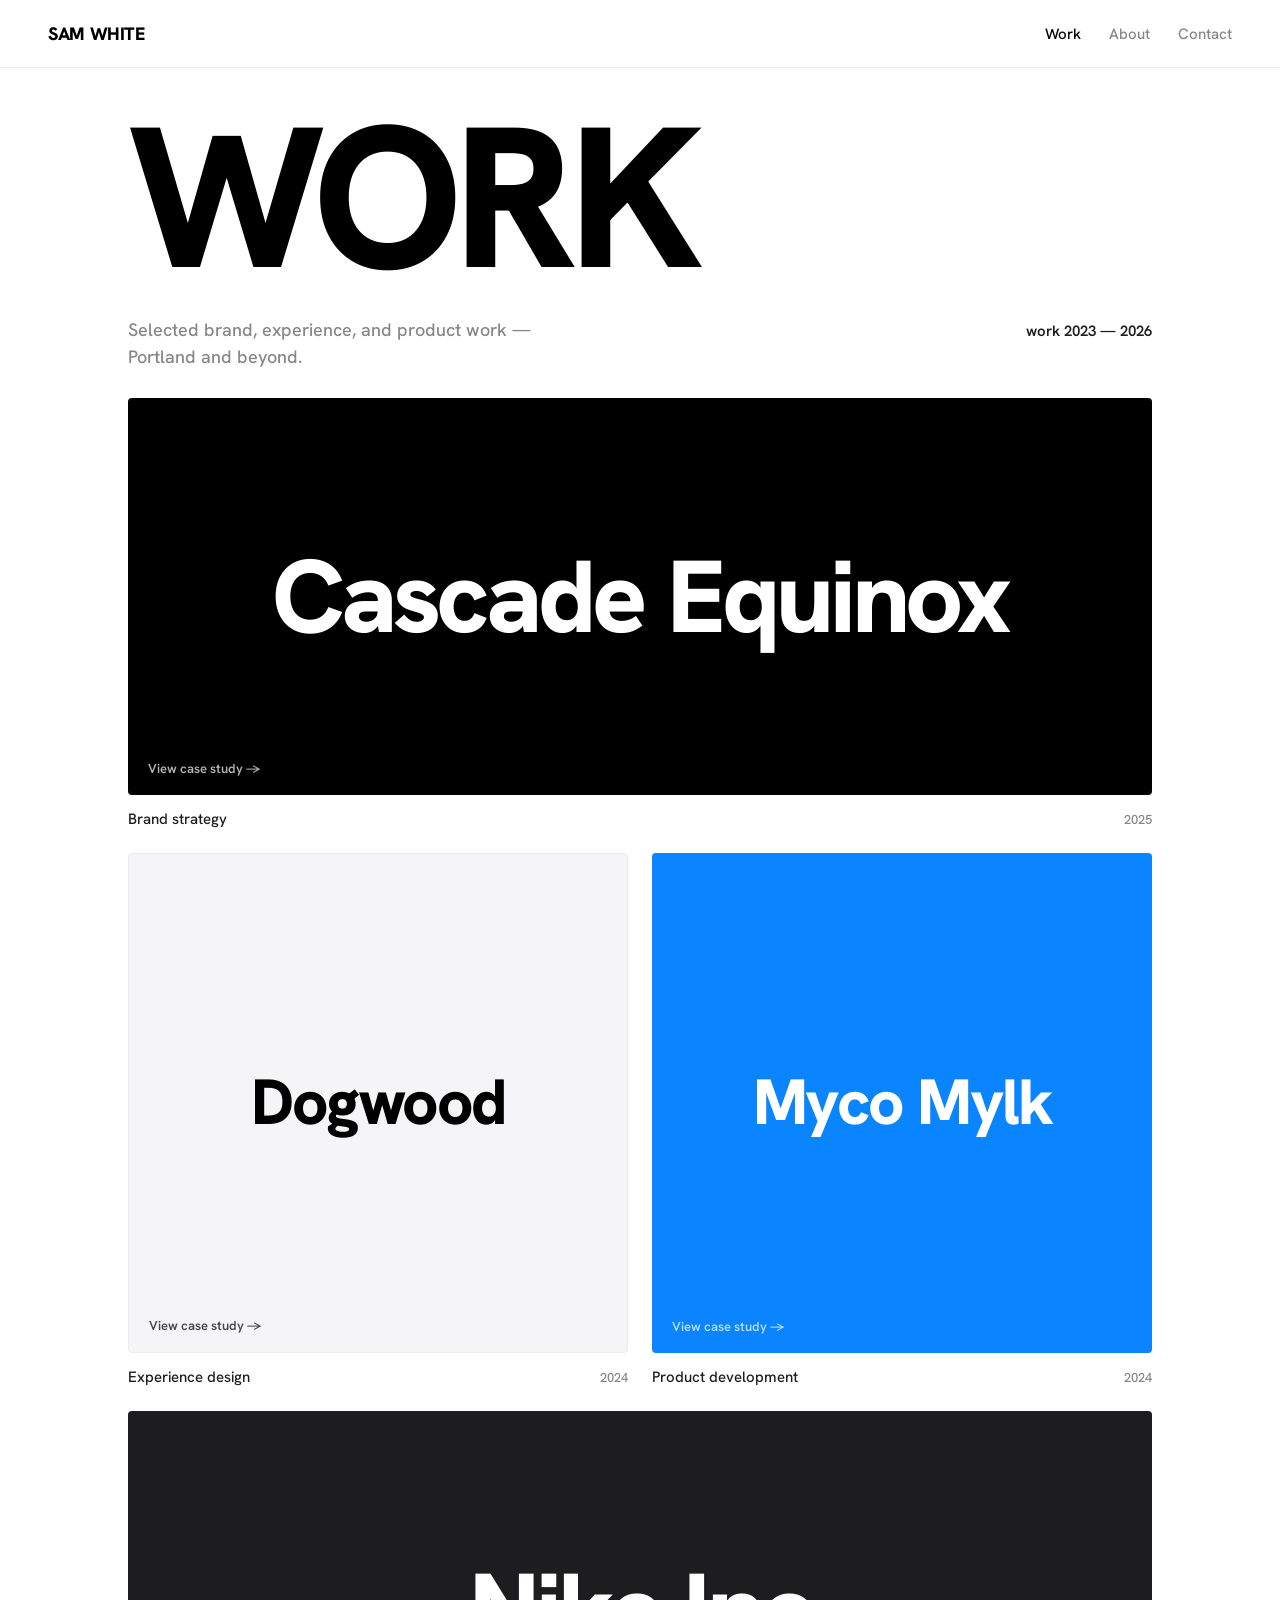
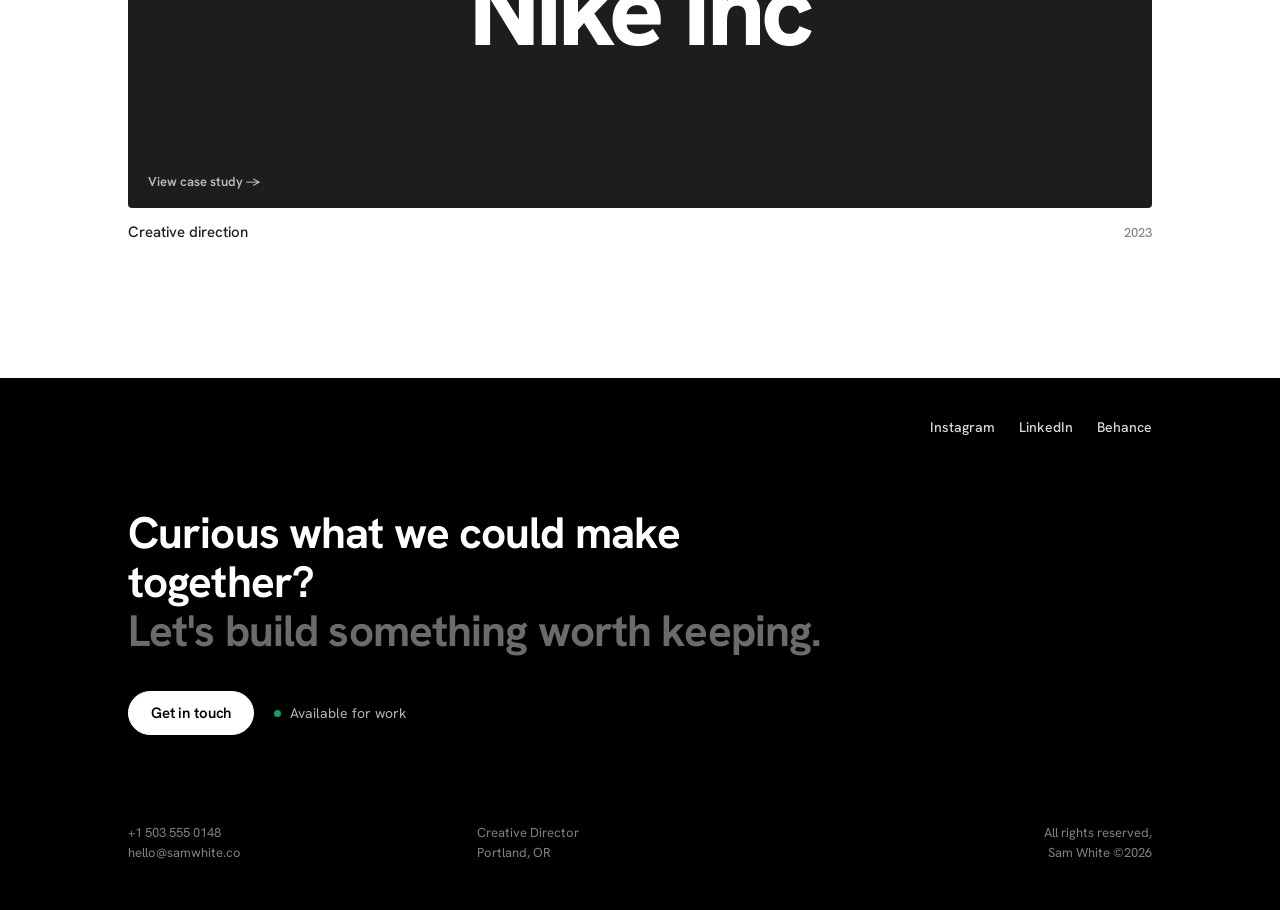
==== index.html @ fffc8b71 "Initial commit: Sam White portfolio site Imported from Claude Design (Portfolio.dc.html) and reimple" ====
<!DOCTYPE html>
<html lang="en">
<head>
<meta charset="utf-8">
<meta name="viewport" content="width=device-width, initial-scale=1">
<title>Sam White — Creative Director</title>
<link rel="stylesheet" href="styles.css">
</head>
<body>
<div id="app"></div>
<script src="script.js"></script>
</body>
</html>
---- styles.css ----
/* Sam White — Portfolio
   Global entry point. Imports design tokens, then site styles. */
@import url('./tokens/fonts.css');
@import url('./tokens/colors.css');
@import url('./tokens/typography.css');
@import url('./tokens/spacing.css');
@import url('./tokens/effects.css');

* { box-sizing: border-box; }
html, body { height: 100%; margin: 0; }
body {
  font-family: var(--font-sans);
  background: var(--surface-page);
  color: var(--ink-900);
}
img { max-width: 100%; display: block; }
button { font: inherit; }

#app {
  min-height: 100vh;
  display: flex;
  flex-direction: column;
}

/* ── Nav ─────────────────────────────────────────────── */
.site-nav {
  display: flex;
  align-items: center;
  justify-content: space-between;
  padding: 22px 48px;
  position: sticky;
  top: 0;
  background: rgba(255,255,255,0.82);
  backdrop-filter: saturate(180%) blur(20px);
  -webkit-backdrop-filter: saturate(180%) blur(20px);
  z-index: 20;
  border-bottom: 1px solid var(--border-subtle);
}
.nav-logo {
  font-family: var(--font-display);
  font-weight: 800;
  font-size: 18px;
  letter-spacing: var(--tracking-tight);
  text-transform: uppercase;
  cursor: pointer;
}
.nav-links { display: flex; align-items: center; gap: 28px; }
.nav-link {
  font-size: 15px;
  font-weight: 500;
  cursor: pointer;
  color: var(--text-tertiary);
  transition: color var(--duration-fast) var(--ease-out);
}
.nav-link.active { color: var(--ink-900); }

main { flex: 1; display: flex; flex-direction: column; }

.container {
  max-width: var(--container-max);
  margin: 0 auto;
  width: 100%;
  box-sizing: border-box;
}

/* ── Buttons ─────────────────────────────────────────── */
.btn {
  display: inline-flex;
  align-items: center;
  justify-content: center;
  border-radius: var(--radius-full);
  font-family: var(--font-sans);
  font-weight: var(--weight-semibold);
  letter-spacing: var(--tracking-normal);
  line-height: 1;
  cursor: pointer;
  white-space: nowrap;
  transition: transform var(--duration-fast) var(--ease-out),
              opacity var(--duration-fast) var(--ease-out),
              background var(--duration-fast) var(--ease-out);
  border: 1px solid transparent;
}
.btn:active { transform: scale(0.97); }
.btn-sm { font-size: 14px; padding: 8px 16px; gap: 6px; height: 36px; }
.btn-md { font-size: 15px; padding: 11px 22px; gap: 8px; height: 44px; }
.btn-lg { font-size: 17px; padding: 15px 30px; gap: 8px; height: 54px; }
.btn-primary { background: var(--ink-900); color: var(--white); border-color: var(--ink-900); }
.btn-accent { background: var(--accent); color: var(--text-on-accent); border-color: var(--accent); }
.btn-secondary { background: var(--white); color: var(--text-primary); border-color: var(--border-default); }
.btn-ghost { background: transparent; color: var(--text-primary); border-color: transparent; }
.btn-full { display: flex; width: 100%; }
.btn-square { border-radius: var(--radius-md); }
.btn-on-dark { background: var(--white); color: var(--ink-900); border-color: var(--white); }

/* ── Form fields ─────────────────────────────────────── */
.field { display: flex; flex-direction: column; gap: 7px; }
.input, .textarea {
  padding: 0 14px;
  font-family: var(--font-sans);
  font-size: var(--text-body);
  color: var(--text-primary);
  border-radius: var(--radius-md);
  outline: none;
  width: 100%;
  box-sizing: border-box;
  transition: border-color var(--duration-fast) var(--ease-out),
              box-shadow var(--duration-fast) var(--ease-out);
}
.input { height: 54px; }
.textarea { padding: 12px 14px; line-height: var(--leading-normal); resize: vertical; }
.input--filled, .textarea--filled {
  background: var(--ink-50);
  border: 1px solid transparent;
}
.input--filled:focus, .textarea--filled:focus {
  background: var(--white);
  border-color: var(--accent);
  box-shadow: var(--ring-focus);
}

/* ── Work page ───────────────────────────────────────── */
.work-page { padding: 40px 48px 0; }
.work-title {
  font-family: var(--font-display);
  font-weight: 800;
  font-size: clamp(80px, 16vw, 200px);
  letter-spacing: var(--tracking-display);
  color: var(--ink-900);
  margin: 0;
  line-height: 0.9;
  text-transform: uppercase;
}
.work-sub-row {
  display: flex;
  align-items: baseline;
  justify-content: space-between;
  margin: 28px 0 28px;
}
.work-sub-lede {
  font-size: 18px;
  line-height: 1.5;
  color: var(--text-tertiary);
  font-weight: 500;
  margin: 0;
  max-width: 460px;
}
.work-sub-range { font-size: 15px; font-weight: 600; color: var(--text-primary); white-space: nowrap; }
.work-grid { display: grid; grid-template-columns: 1fr 1fr; gap: 24px; padding-bottom: 40px; }
.work-tile-wrap { cursor: pointer; }
.work-tile-wrap.wide { grid-column: 1 / -1; }
.work-tile {
  position: relative;
  border-radius: 4px;
  display: flex;
  align-items: center;
  justify-content: center;
  overflow: hidden;
}
.work-tile-wrap:not(.wide) .work-tile { aspect-ratio: 1 / 1; }
.work-tile-wrap.wide .work-tile { aspect-ratio: 16 / 6.2; }
.work-tile-title {
  font-family: var(--font-display);
  font-weight: 800;
  letter-spacing: var(--tracking-display);
  line-height: 0.95;
  text-align: center;
  padding: 0 24px;
}
.work-tile-wrap:not(.wide) .work-tile-title { font-size: clamp(36px, 5vw, 64px); }
.work-tile-wrap.wide .work-tile-title { font-size: clamp(48px, 8vw, 104px); }
.work-tile-view { position: absolute; bottom: 18px; left: 20px; font-size: 13px; font-weight: 600; opacity: 0.7; }
.work-tile-meta { display: flex; justify-content: space-between; align-items: baseline; margin-top: 14px; }
.work-tile-cat { font-size: 15px; font-weight: 500; color: var(--text-primary); }
.work-tile-year { font-size: 13px; color: var(--text-tertiary); font-weight: 500; }

/* ── Case study page ─────────────────────────────────── */
.case-back-row { padding: 28px 48px 0; }
.case-back { font-size: 14px; font-weight: 600; color: var(--text-tertiary); cursor: pointer; }

.case-hero-band { padding: 72px 48px 80px; }
.case-hero-eyebrow { font-size: 14px; font-weight: 600; letter-spacing: var(--tracking-label); text-transform: uppercase; opacity: 0.7; }
.case-hero-title-band {
  font-family: var(--font-display); font-weight: 800;
  font-size: clamp(56px, 10vw, 132px); letter-spacing: var(--tracking-display);
  margin: 20px 0 0; line-height: 0.9; text-transform: uppercase;
}

.case-hero-split { padding: 24px 48px 0; }
.case-hero-split-grid { display: grid; grid-template-columns: 1.1fr 0.9fr; gap: 40px; align-items: stretch; }
.case-hero-split-copy { display: flex; flex-direction: column; justify-content: center; padding: 24px 0; }
.case-hero-split-eyebrow { font-size: 14px; font-weight: 600; letter-spacing: var(--tracking-label); text-transform: uppercase; color: var(--text-tertiary); }
.case-hero-split-title {
  font-family: var(--font-display); font-weight: 800;
  font-size: clamp(48px, 7vw, 96px); letter-spacing: var(--tracking-display);
  color: var(--ink-900); margin: 18px 0 0; line-height: 0.92; text-transform: uppercase;
}
.case-hero-square { aspect-ratio: 1 / 1; border-radius: 6px; }

.case-hero-centered { padding: 36px 48px 0; text-align: center; }
.case-hero-centered-eyebrow { font-size: 14px; font-weight: 600; letter-spacing: var(--tracking-label); text-transform: uppercase; color: var(--text-tertiary); }
.case-hero-centered-title {
  font-family: var(--font-display); font-weight: 800;
  font-size: clamp(52px, 9vw, 124px); letter-spacing: var(--tracking-display);
  color: var(--ink-900); margin: 16px 0 36px; line-height: 0.9; text-transform: uppercase;
}
.case-hero-banner { width: 100%; aspect-ratio: 16 / 6; border-radius: 8px; }

.case-body { padding: 64px 48px 0; }
.case-intro { display: grid; grid-template-columns: 1.5fr 1fr; gap: 56px; align-items: start; }
.case-summary {
  font-family: var(--font-display); font-weight: 500;
  font-size: clamp(22px, 2.6vw, 30px); line-height: 1.35;
  letter-spacing: var(--tracking-tight); color: var(--ink-900); margin: 0;
}
.case-meta { display: flex; flex-direction: column; gap: 18px; padding-top: 6px; }
.case-meta-label { font-size: 13px; font-weight: 600; letter-spacing: var(--tracking-label); text-transform: uppercase; color: var(--text-tertiary); margin-bottom: 8px; }
.case-meta-value { font-size: 16px; font-weight: 500; color: var(--text-primary); line-height: 1.5; }

.case-blocks { display: flex; flex-direction: column; gap: 24px; margin-top: 72px; }
.case-block { border-radius: 6px; display: flex; align-items: flex-end; padding: 24px; box-sizing: border-box; }
.case-block-label { font-size: 14px; font-weight: 600; }

.case-results { margin-top: 80px; padding: 40px 0; border-top: 1px solid var(--border-subtle); border-bottom: 1px solid var(--border-subtle); }
.case-results-label { font-size: 16px; font-weight: 600; color: var(--ink-900); }
.case-metrics { display: grid; grid-template-columns: 1fr 1fr 1fr; gap: 24px; margin-top: 28px; }
.case-metric-value {
  font-family: var(--font-display); font-weight: 800;
  font-size: clamp(36px, 4.4vw, 56px); letter-spacing: var(--tracking-display);
  color: var(--ink-900); line-height: 1;
}
.case-metric-label { font-size: 15px; color: var(--text-tertiary); font-weight: 500; margin-top: 10px; }

.case-next { display: flex; align-items: center; justify-content: space-between; gap: 24px; padding: 48px 0 88px; cursor: pointer; }
.case-next-label { font-size: 13px; font-weight: 600; letter-spacing: var(--tracking-label); text-transform: uppercase; color: var(--text-tertiary); margin-bottom: 10px; }
.case-next-title {
  font-family: var(--font-display); font-weight: 800;
  font-size: clamp(36px, 5vw, 64px); letter-spacing: var(--tracking-display);
  color: var(--ink-900); line-height: 0.95; text-transform: uppercase;
}
.case-next-arrow { font-size: 40px; color: var(--ink-900); line-height: 1; }

/* ── About page ──────────────────────────────────────── */
.about-page { padding: 32px 48px 0; }
.about-title {
  font-family: var(--font-display); font-weight: 800;
  font-size: clamp(48px, 8vw, 104px); letter-spacing: var(--tracking-display);
  color: var(--ink-900); margin: 0; line-height: 0.92; text-align: center; text-transform: uppercase;
}
.about-row { display: flex; align-items: center; justify-content: space-between; margin: 56px 0 0; }
.about-row-label { font-size: 16px; font-weight: 600; color: var(--ink-900); }
.about-lede {
  font-family: var(--font-sans); font-size: clamp(20px, 2.4vw, 28px); line-height: 1.4;
  font-weight: 500; color: var(--ink-900); letter-spacing: var(--tracking-tight);
  margin: 24px 0 0; max-width: 620px;
}
.about-media { display: grid; grid-template-columns: 1.4fr 1fr; gap: 40px; align-items: center; margin: 48px 0 0; }
.about-media img { width: 100%; aspect-ratio: 4 / 3; object-fit: cover; border-radius: 6px; }
.about-media-copy { font-family: var(--font-sans); font-size: 15px; line-height: 1.6; color: var(--text-tertiary); margin: 0; font-weight: 500; }

.about-section { margin: 88px 0 0; }
.about-services { display: flex; flex-direction: column; align-items: center; gap: 4px; margin: 24px 0 0; }
.about-service {
  font-family: var(--font-display); font-style: italic; font-weight: 800;
  font-size: clamp(28px, 4.4vw, 52px); letter-spacing: var(--tracking-tight);
  color: var(--ink-900); line-height: 1.1; text-transform: uppercase;
}
.about-clients {
  display: flex; justify-content: space-between; flex-wrap: wrap; gap: 20px;
  margin: 72px 0 0; padding: 24px 0;
  border-top: 1px solid var(--border-subtle); border-bottom: 1px solid var(--border-subtle);
}
.about-client { font-size: 15px; font-weight: 600; color: var(--text-tertiary); letter-spacing: var(--tracking-normal); }

.faq-list { margin: 20px 0 0; border-bottom: 1px solid var(--border-subtle); }
.faq-row { border-top: 1px solid var(--border-subtle); }
.faq-question {
  display: flex; align-items: center; justify-content: space-between; gap: 16px;
  padding: 20px 4px; cursor: pointer; font-size: 17px; font-weight: 500; color: var(--ink-900);
  background: none; border: none; width: 100%; text-align: left;
}
.faq-plus { font-size: 22px; color: var(--text-tertiary); line-height: 1; flex-shrink: 0; transition: transform var(--duration-base) var(--ease-out); }
.faq-plus.open { transform: rotate(45deg); }
.faq-body-wrap { max-height: 0; overflow: hidden; transition: max-height var(--duration-slow) var(--ease-out); }
.faq-body-wrap.open { max-height: 240px; }
.faq-answer { font-size: 16px; line-height: 1.6; color: var(--text-tertiary); margin: 0; padding: 0 4px 22px; max-width: 640px; }

.about-bottom-space { padding-bottom: 40px; }

/* ── Contact page ────────────────────────────────────── */
.contact-page { padding: 48px 48px 96px; }
.contact-title {
  font-family: var(--font-display); font-weight: 800;
  font-size: clamp(56px, 11vw, 132px); letter-spacing: var(--tracking-display);
  color: var(--ink-900); margin: 0 0 64px; line-height: 0.92; text-transform: uppercase;
}
.contact-grid { display: grid; grid-template-columns: 1fr 1.3fr; gap: 56px; align-items: start; }
.contact-email-row { display: inline-flex; align-items: center; gap: 8px; cursor: pointer; color: var(--text-tertiary); background: none; border: none; padding: 0; }
.contact-email-label { font-size: 18px; font-weight: 500; }
.contact-email-icon { font-size: 13px; font-weight: 600; color: var(--text-tertiary); }
.contact-note { font-size: 15px; line-height: 1.6; color: var(--text-tertiary); margin: 28px 0 0; max-width: 320px; font-weight: 500; }
.contact-avail { display: flex; align-items: center; gap: 9px; font-size: 14px; color: var(--text-tertiary); margin-top: 28px; }
.status-dot { width: 7px; height: 7px; border-radius: 50%; background: var(--green-500); }

.contact-sent-title { font-size: 28px; font-weight: 700; color: var(--ink-900); letter-spacing: var(--tracking-tight); }
.contact-sent-note { font-size: 17px; color: var(--text-tertiary); margin-top: 10px; }
.contact-sent-again { margin-top: 14px; font-size: 15px; font-weight: 600; color: var(--ink-900); cursor: pointer; background: none; border: none; padding: 0; }

.contact-form { display: flex; flex-direction: column; gap: 16px; }

/* ── Footer ──────────────────────────────────────────── */
.site-footer { background: var(--ink-900); color: var(--white); margin-top: 96px; }
.footer-inner { padding: 40px 48px 48px; }
.footer-social { display: flex; justify-content: flex-end; gap: 24px; margin-bottom: 72px; }
.footer-social span { font-size: 14px; font-weight: 500; color: rgba(255,255,255,0.85); cursor: pointer; }
.footer-heading {
  font-family: var(--font-display); font-weight: 700;
  font-size: clamp(28px, 4.2vw, 44px); line-height: 1.12;
  letter-spacing: var(--tracking-tight); margin: 0; max-width: 720px;
}
.footer-heading .dim { color: rgba(255,255,255,0.42); }
.footer-cta-row { display: flex; align-items: center; gap: 20px; margin-top: 36px; }
.footer-avail { display: flex; align-items: center; gap: 9px; font-size: 14px; color: rgba(255,255,255,0.7); }
.footer-columns {
  display: grid; grid-template-columns: 1fr 1fr 1fr; gap: 24px; margin-top: 88px;
  font-size: 13px; line-height: 1.5; color: rgba(255,255,255,0.5);
}
.footer-columns .align-right { text-align: right; }

@media (max-width: 720px) {
  .site-nav, .work-page, .about-page, .contact-page, .case-back-row,
  .case-hero-band, .case-hero-split, .case-hero-centered, .case-body, .footer-inner {
    padding-left: 24px; padding-right: 24px;
  }
  .work-grid, .contact-grid, .about-media, .case-intro, .case-hero-split-grid, .footer-columns {
    grid-template-columns: 1fr;
  }
  .case-metrics { grid-template-columns: 1fr 1fr; }
}
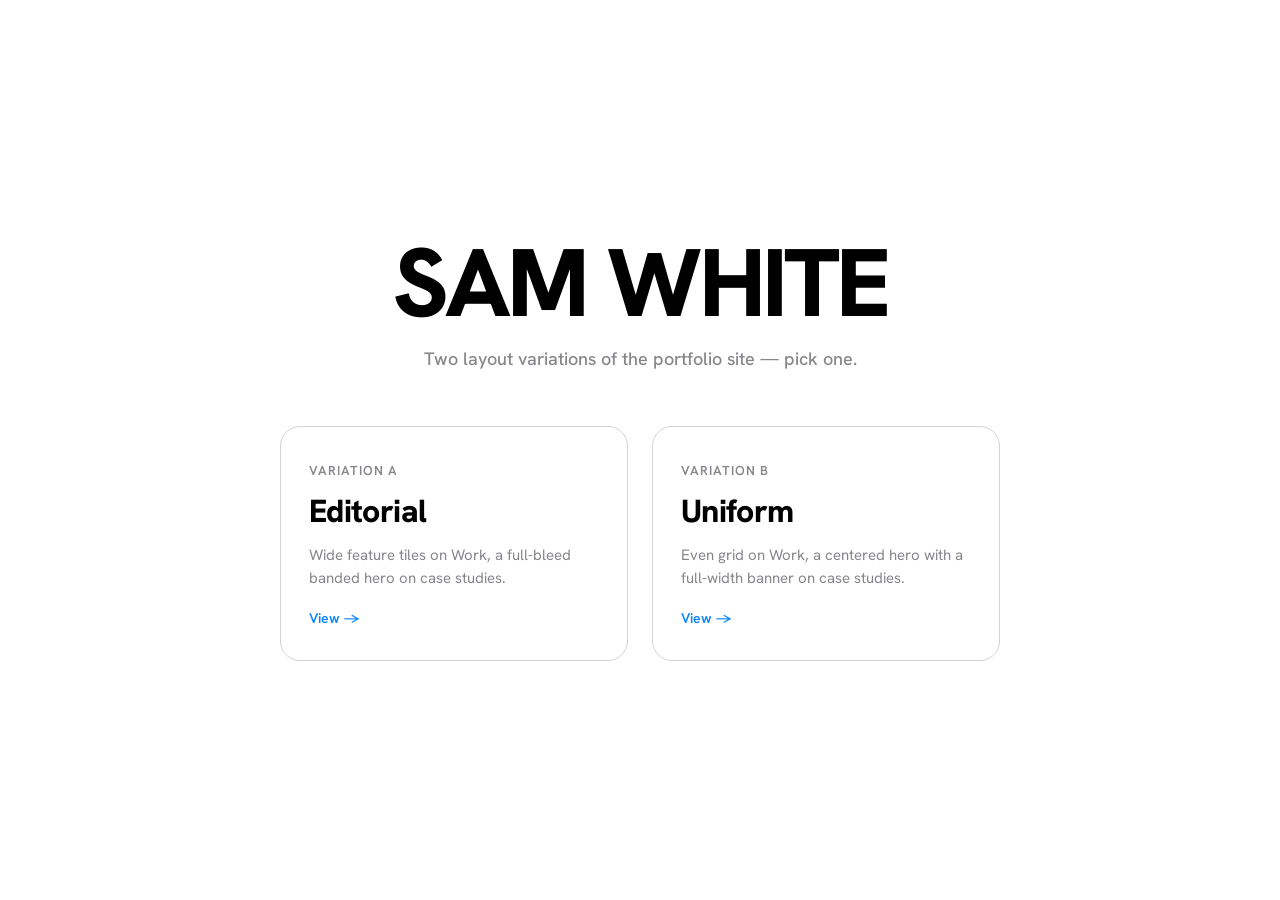
==== commit b21568da: "Split into two layout variations with a portal landing page Move the site into /a/ (editorial work g" ====
--- a/index.html
+++ b/index.html
@@ -3,11 +3,27 @@
 <head>
 <meta charset="utf-8">
 <meta name="viewport" content="width=device-width, initial-scale=1">
-<title>Sam White — Creative Director</title>
-<link rel="stylesheet" href="styles.css">
+<title>Sam White — Portfolio Variations</title>
+<link rel="stylesheet" href="portal.css">
 </head>
 <body>
-<div id="app"></div>
-<script src="script.js"></script>
+<div class="portal">
+  <h1 class="portal-title">Sam White</h1>
+  <p class="portal-sub">Two layout variations of the portfolio site — pick one.</p>
+  <div class="portal-links">
+    <a class="portal-card" href="/a/">
+      <span class="portal-card-label">Variation A</span>
+      <h2 class="portal-card-title">Editorial</h2>
+      <p class="portal-card-desc">Wide feature tiles on Work, a full-bleed banded hero on case studies.</p>
+      <span class="portal-card-arrow">View &rarr;</span>
+    </a>
+    <a class="portal-card" href="/b/">
+      <span class="portal-card-label">Variation B</span>
+      <h2 class="portal-card-title">Uniform</h2>
+      <p class="portal-card-desc">Even grid on Work, a centered hero with a full-width banner on case studies.</p>
+      <span class="portal-card-arrow">View &rarr;</span>
+    </a>
+  </div>
+</div>
 </body>
 </html>
--- a/portal.css
+++ b/portal.css
@@ -0,0 +1,101 @@
+@import url('./shared/tokens/fonts.css');
+@import url('./shared/tokens/colors.css');
+@import url('./shared/tokens/typography.css');
+@import url('./shared/tokens/spacing.css');
+@import url('./shared/tokens/effects.css');
+
+* { box-sizing: border-box; }
+html, body { height: 100%; margin: 0; }
+body {
+  font-family: var(--font-sans);
+  background: var(--surface-page);
+  color: var(--ink-900);
+  min-height: 100vh;
+  display: flex;
+  flex-direction: column;
+  align-items: center;
+  justify-content: center;
+  padding: 48px 24px;
+}
+
+.portal {
+  max-width: 720px;
+  width: 100%;
+  text-align: center;
+}
+
+.portal-title {
+  font-family: var(--font-display);
+  font-weight: 800;
+  font-size: clamp(48px, 9vw, 96px);
+  letter-spacing: var(--tracking-display);
+  line-height: 0.92;
+  text-transform: uppercase;
+  margin: 0;
+}
+
+.portal-sub {
+  font-size: 18px;
+  color: var(--text-tertiary);
+  font-weight: 500;
+  margin: 20px 0 56px;
+}
+
+.portal-links {
+  display: grid;
+  grid-template-columns: 1fr 1fr;
+  gap: 24px;
+  text-align: left;
+}
+
+.portal-card {
+  display: block;
+  text-decoration: none;
+  color: inherit;
+  border: 1px solid var(--border-default);
+  border-radius: var(--radius-lg);
+  padding: 32px 28px;
+  transition: transform var(--duration-base) var(--ease-out),
+              box-shadow var(--duration-base) var(--ease-out),
+              border-color var(--duration-base) var(--ease-out);
+}
+.portal-card:hover {
+  transform: translateY(-3px);
+  box-shadow: var(--shadow-lg);
+  border-color: var(--border-strong);
+}
+
+.portal-card-label {
+  font-size: 13px;
+  font-weight: 600;
+  letter-spacing: var(--tracking-label);
+  text-transform: uppercase;
+  color: var(--text-tertiary);
+}
+
+.portal-card-title {
+  font-family: var(--font-display);
+  font-weight: 800;
+  font-size: 32px;
+  letter-spacing: var(--tracking-tight);
+  margin: 10px 0 0;
+}
+
+.portal-card-desc {
+  font-size: 15px;
+  line-height: 1.5;
+  color: var(--text-tertiary);
+  margin: 12px 0 0;
+}
+
+.portal-card-arrow {
+  display: inline-block;
+  margin-top: 20px;
+  font-size: 14px;
+  font-weight: 600;
+  color: var(--text-link);
+}
+
+@media (max-width: 560px) {
+  .portal-links { grid-template-columns: 1fr; }
+}
